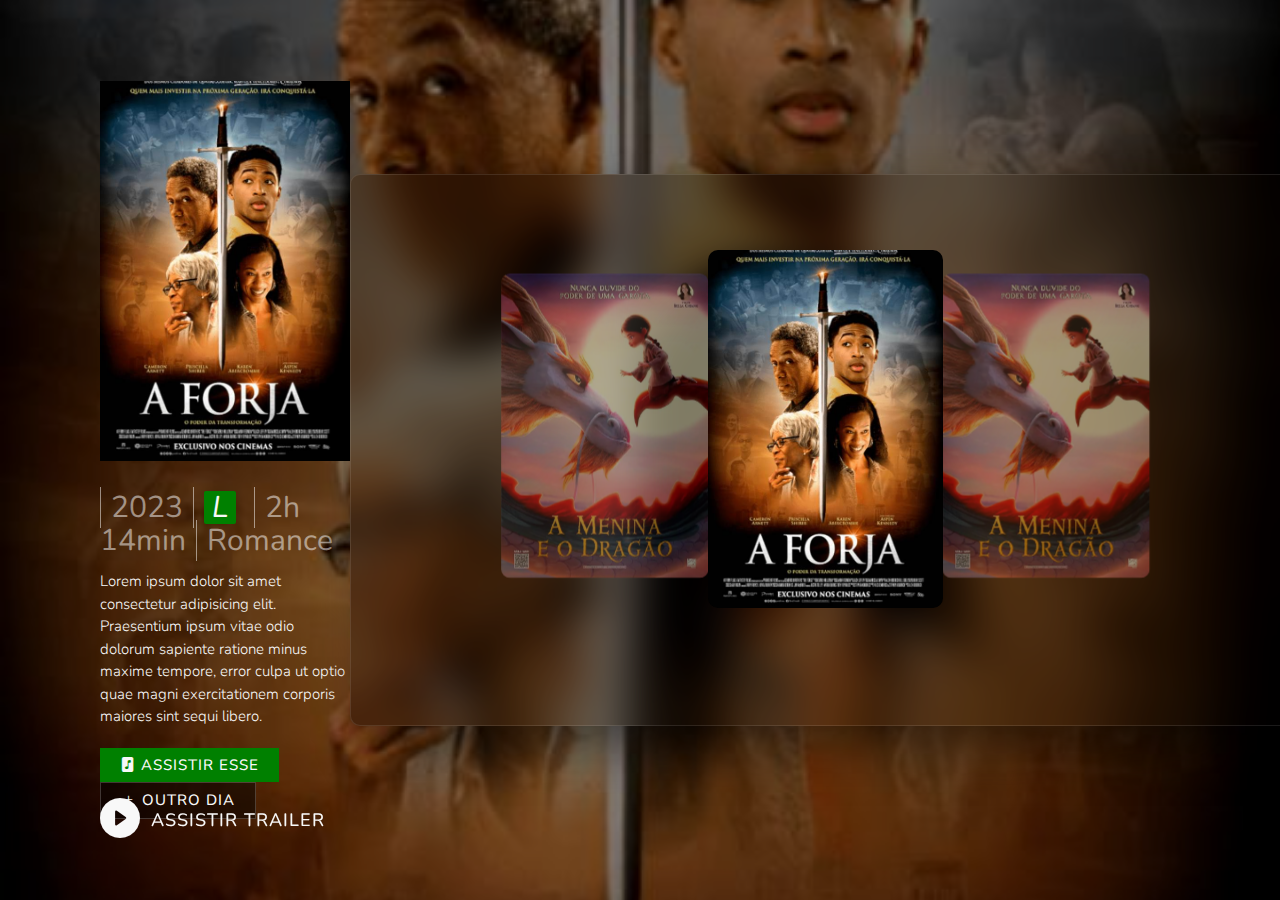
==== final.html @ 667a38e3 "1.0" ====
<!DOCTYPE html>
<html lang="en">
<head>
    <meta charset="UTF-8">
    <meta name="viewport" content="width=device-width, initial-scale=1.0">
    <title>Document</title>
    <!-- Compiled and minified CSS -->
    <link rel="stylesheet" href="https://cdnjs.cloudflare.com/ajax/libs/materialize/1.0.0/css/materialize.min.css">
   <link rel="stylesheet" href="https://cdn.jsdelivr.net/npm/bootstrap-icons@1.11.3/font/bootstrap-icons.min.css">
    <link rel="stylesheet" href="final.css">
</head>
<body>
    <!-- <header id="header" class="">
        <nav class="container-header">
            <a href="#">
                <h4>Imovie</h4>
                </a>
            <div class="links">
                <ul class="menu">
                    <li>
                        <a href="#home" class="nav-link tracking-in-contract-bck active">inicio</a>
                    </li>
                    <li>
                        <a href="#faq" class="nav-link tracking-in-contract-bck">FAQ</a>
                    </li>
                    <li>
                        <a href="#team" class="nav-link tracking-in-contract-bck">Nosso Time</a>
                    </li>
                </ul>
            </div>
            <div class="hamburger">
                <div class="bar"></div>
                <div class="bar"></div>
            </div>
        </nav>
    </header> -->
    <div class="banner">
        <div class="content active">
            <img src="./img/banner/a-forja.jpg" alt="" class="movie-title">
            <h4>
                <span>2023</span><span><i>L</i></span>
                <span>2h 14min</span><span>Romance</span>
            </h4>
        <p>
            Lorem ipsum dolor sit amet consectetur 
            adipisicing elit. Praesentium ipsum vitae 
            odio dolorum sapiente ratione minus maxime tempore,
            error culpa ut optio quae magni
            exercitationem corporis maiores sint sequi libero.
        </p>
            <div class="button">
                <a href=""><i class="bi bi-file-music-fill" aria-hidden="true"></i> assistir esse</a>
                <a href=""><i class="bi bi-plus" aria-hidden="true"></i> outro dia</a>
            </div>
        </div>
        <div class="carousel-box">
            <div class="carousel">
                <div class="carousel-item">
                    <img src="./img/banner/a-forja.jpg" alt="">
                </div>
                <div class="carousel-item">
                    <img src="./img/banner/ameninaeodragao.jpg" alt="">
                </div>
                <div class="carousel-item">
                    <img src="./img/banner/a-forja.jpg" alt="">
                </div>
                <div class="carousel-item">
                    <img src="./img/banner/ameninaeodragao.jpg" alt="">
                </div>
                <!-- <div class="carousel-item">
                    <img src="./img/banner/a-forja.jpg" alt="">
                </div>
                <div class="carousel-item">
                    <img src="./img/banner/a-forja.jpg" alt="">
                </div> -->
            </div>
        </div>
        <a href="" class="play"><i class="bi bi-play-circle-fill" aria-hidden="true"></i> assistir trailer</a>
    </div>
    <div class="trailer active">
        <!-- <img src="./img/banner/a-forja.jpg" alt="" class="close"> -->
        <video 
            muted 
            controls="true" 
            autoplay="true"
        >
        <source src="./video/aforja.mp4" type="video/mp4">
        <source src="./video/aforja.mp4" type="video/ogg">
        Seu navegador não suporta o elemento de vídeo.
    </video>
        <i class="bi bi-x-lg close"></i>
    </div>
    <!-- Compiled and minified JavaScript -->
     <script src="https://cdnjs.cloudflare.com/ajax/libs/jquery/3.7.1/jquery.js"></script>
    <script src="https://cdnjs.cloudflare.com/ajax/libs/materialize/1.0.0/js/materialize.min.js"></script>
    <!-- <script src="script.js"></script> -->
    <script>
        $(document).ready(function(){
            $('.carousel').carousel();
        });
    </script>
</body>
</html>
---- final.css ----
@import url("https://fonts.googleapis.com/css2?family=Nunito:wght@300;400;500;600;700;800&family=Tilt+Neon&display=swap");
:root {
    --main-color-1: #00cac7;
    --main-color-2: rgb(46, 189, 255);
    --colo-primary-card: rgba(46, 189, 255, 0.698);
    --main-color-dark: #242425;
    --main-color-dark-1: #636277;
    --main-color-dark-2: #bebcbc;
    --bg-body: #ececf0;
    --bg-body-2: #e0e7e7;
    --bg-color-2: #e6efef;
    --bg-color-3: #dbd9f7;
    --colo-white-3: #f8f8f8;
    --nav-after-color: rgb(212 233 255);
    --text-color: #aebfd4;
}
* {
    padding: 0;
    margin: 0;
    box-sizing: border-box;
    font-family: "Nunito", sans-serif;
}
::-webkit-scrollbar{
    width: .8rem;
}
::-webkit-scrollbar-track{
    background: var(--bg-color-3);
}
::-webkit-scrollbar-thumb{
  background: var(--main-color-1);
}
html {
    font-size: 15px;
    scroll-behavior: smooth;
}
a {
    text-decoration: none;
}
ul {
    list-style: none;
}
body{
    background-color: #FFFFFF;
    background-image: url("data:image/svg+xml,%3Csvg xmlns='http://www.w3.org/2000/svg' width='100%25' height='100%25' %3E%3Cdefs%3E%3ClinearGradient id='a' x1='0' x2='0' y1='0' y2='1' gradientTransform='rotate(24,0.5,0.5)'%3E%3Cstop offset='0' stop-color='%23A006FF'/%3E%3Cstop offset='1' stop-color='%2300FFE4'/%3E%3C/linearGradient%3E%3C/defs%3E%3Cpattern id='b' width='23' height='23' patternUnits='userSpaceOnUse'%3E%3Ccircle fill='%23FFFFFF' cx='11.5' cy='11.5' r='11.5'/%3E%3C/pattern%3E%3Crect width='100%25' height='100%25' fill='url(%23a)'/%3E%3Crect width='100%25' height='100%25' fill='url(%23b)' fill-opacity='0.08'/%3E%3C/svg%3E");
    background-attachment: fixed;
    font-family: 'Poppins', sans-serif;
}
/* header */
header{
    position: fixed;
    top:0;
    left: 0;
    width: 100%;
    z-index: 999;
    transition: 0.3s;
}
.container-header {
    position: relative;
    width: 100%;
    max-width: 70rem;
    padding: 0 1.5rem;
    margin: 0 auto;
}
header.active{
    background-color: var(--nav-after-color);
    box-shadow: 0 5px 18px 0.1px rgba(0,0,0,0.1);
    backdrop-filter: blur(15px);
}
header.scrolled {
    background-color: var(--nav-after-color);
    box-shadow: 0 5px 18px 0.1px rgba(0, 0, 0, 0.3);
    backdrop-filter: blur(20px);
}
nav.container-header{
    display: flex;
    align-items: center;
    flex-wrap: wrap;
}
  
header .logo{
    height: 120px;
    line-height: 120px;
}
  
header.scrolled .logo{
    height: 80px;
    line-height: 80px;
} 

.links{
    display: flex;
    justify-content: space-between;
    flex:1;
    padding-left: 3rem;
}
  
header nav{
    justify-content: space-between;
}
.links ul{
    display:flex;
    align-items: center;
    width:100%;
}
  
.nav-link{
    position: relative;
    display: inline-block;
    margin: 0 1rem;
    text-transform: uppercase;
    font-size: 0.75rem;
    letter-spacing: 0.5px;
    color: var(--colo-white-3);
    font-weight: 500;
    opacity: 0.9;
    transition: 0.3s;
}
  
.nav-link::after{
    content: "";
    position: absolute;
    width: 0;
    height:10px;
    border-radius: 5px;
    background-color: #9320ff;
    bottom: 0;
    left: 0px;
    z-index: -1;
    opacity: 0;
    transition: 0.3s;
}
  
.nav-link:hover, .nav-link.active{
    color:#dbd9f7;
}
  
.nav-link:hover::after, .nav-link.active::after{
    width:100%;
    opacity: 0.2;
}
  
.toggle-btn{
    color:var(--main-color-1);
    min-width:40px;
    height: 40px;
    background-color: var(--bg-color-2);
    border-radius: 50%;
    display: flex;
    align-items: center;
    justify-content: center;
    font-size: 1.1rem;
    cursor: pointer;
    box-shadow: 0 0 10px rgba(0,0,0,0.05);
    transition: 0.3s;
    margin-right: -6.5rem;
}
  
.toggle-btn:hover {
    filter: brightness(97%);
}
.hamburger{
    display:none;
    padding: 1rem 0;
    height: 12px;
    width: 25px;
    box-sizing: content-box;
    cursor: pointer;
    position: relative;
}
  
.hamburger .bar{
    width: 100%;
    height: 2px;
    background-color: var(--main-color-1);
    border-radius: 3px;
    position: absolute;
}
  
.hamburger .bar:first-child{
    top: 1rem;
    transition:top 0.2s 0.15s, transform 0.3s;
}
  
.hamburger .bar:last-child{
    bottom: 1rem;
    transition: bottom 0.2s 0.15s, transform 0.3s;
}
  
body.open .hamburger .bar:first-child{
    top:50%;
    transform:translateY(-50%) rotate(-45deg);
    transition:top 0.2s, transform 0.3s 0.1s;
}
  
body.open .hamburger .bar:last-child{
    bottom:50%;
    transform:translateY(50%) rotate(45deg);
    transition:bottom 0.2s, transform 0.3s 0.1s;
}

.banner{
    position: relative;
    width: 100%;
    min-height: 100vh;
    padding: 0 100px;
    display: flex;
    justify-content: space-between;
    align-items: center;
    background: url('./img/banner/a-forja.jpg') no-repeat;
    background-size: cover;
    background-position: center;
    overflow: hidden;
    transition: 0.5s;
}
.banner::before{
    position: absolute;
    content: '';
    top: 0;
    left: 0;
    right: 0;
    bottom: 0;
    width: 100%;
    height: 100%;
    background: rgba(0, 0, 0, 0.5);
}
.content{
    position: relative;
    max-width: 550px;
    display: none;
    visibility: hidden;
    transform: scale(0);
    transition: 0.5s;
}
.content.active{
    display: block;
    visibility: visible;
    transform: scale(1);
    transition: 0.5s;
}
.movie-title{
    max-width: 250px;
}
.banner .content h4{
    color: rgba(255, 255, 255, 0.5);
    font-weight: 400;
    font-size: 30px;
}
.banner .content h4 span{
    padding: 0 10px;
    border-left: 1px solid rgba(255, 255, 255, 0.5);
}
.banner .content h4 span:last-child{
    border-right: none;
}
.banner .content h4 span i{
    background: green;
    color: var(--colo-white-3);
    padding: 0 8px;
    display: inline-block;
    border-radius: 2px;
}
.banner .content p{
    font-size: 1em;
    font-weight: 300;
    line-height: 1.5em;
    color: var(--colo-white-3);
    margin: 10px 0 20px;
}
.banner .content .button{
    position: relative;
}
.banner .content .button a{
    position: relative;
    display: inline-block;
    margin-right: 10px;
    background: green;
    color: var(--colo-white-3);
    padding: 6px 20px;
    text-decoration: none;
    font-weight: 500;
    letter-spacing: 1px;
    text-transform: uppercase;
    transition: 0.5s;
    cursor: pointer;
}
.banner .content .button a:nth-child(2){
    background: rgba(0, 0, 0, 0.5);
    border: 1px solid rgba(255, 255, 255, 0.2);
}
.banner .content .button a:hover:nth-child(2){
    background: green;
}
.banner .carousel-box{
    position: relative;
    min-width: 950px;
    display: flex;
    justify-content: center;
    align-items: center;
    background: rgba(0, 0, 0, 0.2);
    box-shadow: 20px 20px 50px rgba(0, 0, 0, 0.5);
    border: 1px solid rgba(255, 255, 255, 0.1);
    backdrop-filter: blur(20px);
    border-radius: 10px;
}
.carousel{
    position: relative;
    height: 550px;
    perspective: 1500px;
}
.carousel .carousel-item{
    width: 250px;
    cursor: pointer;
}
.carousel .carousel-item img{
    max-width: 235px;
    border-radius: 10px;
    transform: translateX(8px) translateY(-100px);
    object-fit: cover;
    object-position: center;
}
.play{
    position: absolute;
    bottom: 50px;
    left: 100px;
    display: inline-flex;
    justify-content: flex-start;
    align-items: center;
    color: var(--colo-white-3);
    text-decoration: none;
    text-transform: uppercase;
    font-weight: 500;
    letter-spacing: 1px;
    font-size: 1.2em;
    cursor: pointer !important;
    transition: 0.3s;
}
.play i{
    margin-right: 10px;
    font-size: 40px;
    cursor: pointer !important;
}
.play:hover{
    color: green;
}
.trailer{
    position: fixed;
    top: 50%;
    left: 50%;
    transform: translate(-50%,50%);
    z-index: 999;
    width: 100%;
    height: 100%;
    display: flex;
    justify-content: center;
    align-items: center;
    backdrop-filter: blur(20px);
    /* visibility: hidden;
    opacity: 0; */
    transition: 0.5s;
}
.trailer.active{
    visibility: visible;
    opacity: 1;
}
.trailer video{
    max-width: 900px;
    outline: none;
}
.close{
    position: absolute;
    top: 30px;
    right: 30px;
    cursor: pointer;
    filter: invert(1);
    max-width: 30px;
}
@media (max-width: 1070px) {
    /* header */
  .logo{
    font-size: 1.45rem;
  }

  header .logo{
    height: 100px;
    line-height: 120px;
  }

  .nav-link{
    font-size: 0.7rem;
  }
}
@media (max-width: 710px){
      /* header */
  .hamburger {
    display: block;
  }
  .links{
    order:3;
    flex-basis:100% ; /*width: 100%*/
    flex-direction:column;
    align-items:center;
    justify-content:center;
    padding:0.5rem 0 2rem;
    opacity:0;
    transition:0.3s;
  }

  .links ul{
      position:relative;
      flex-direction:column;
  }

  .nav-link{
      margin:1.5rem 0;
      color:var(--heading-color);
      font-weight:500;
  }

  .toggle-btn{
      margin:0;
  }

  .links ul::after{
      content: "";
      position:absolute;
      width:0%;
      height: 0.5px;
      background-color:var(--heading-color);
      opacity:0;
      top:-0.5rem;
      left:50%;
      transform:translate(-50%, -50%);
      transition:0.3s;
  }

  .overlay {
      width:100vw;
      height:100vh;
      top:0;
      left:0;
      position:fixed;
      background-color: rgba(0,0,0, 0.7);
      z-index:6;
      opacity:0;
      transition:0.3s;
      pointer-events:none;
  }
  header{
      height:505px;
      max-height:100px;
      overflow:hidden;
  }
  header.scrolled{
      height:485px;
      max-height:80px;
  }
  body.open header{
      max-height:505px;
      background-color:var(--bg-color-2);
  }

  body.open .overlay {
      opacity:1;
      pointer-events:auto;
  }
  body.open .links  ul::after{
      opacity:0.7;
      width:100%;
  }

  body.open header.scrolled{
      max-height:485px;
  }
  body.open .links{
      opacity:1;
  }
}
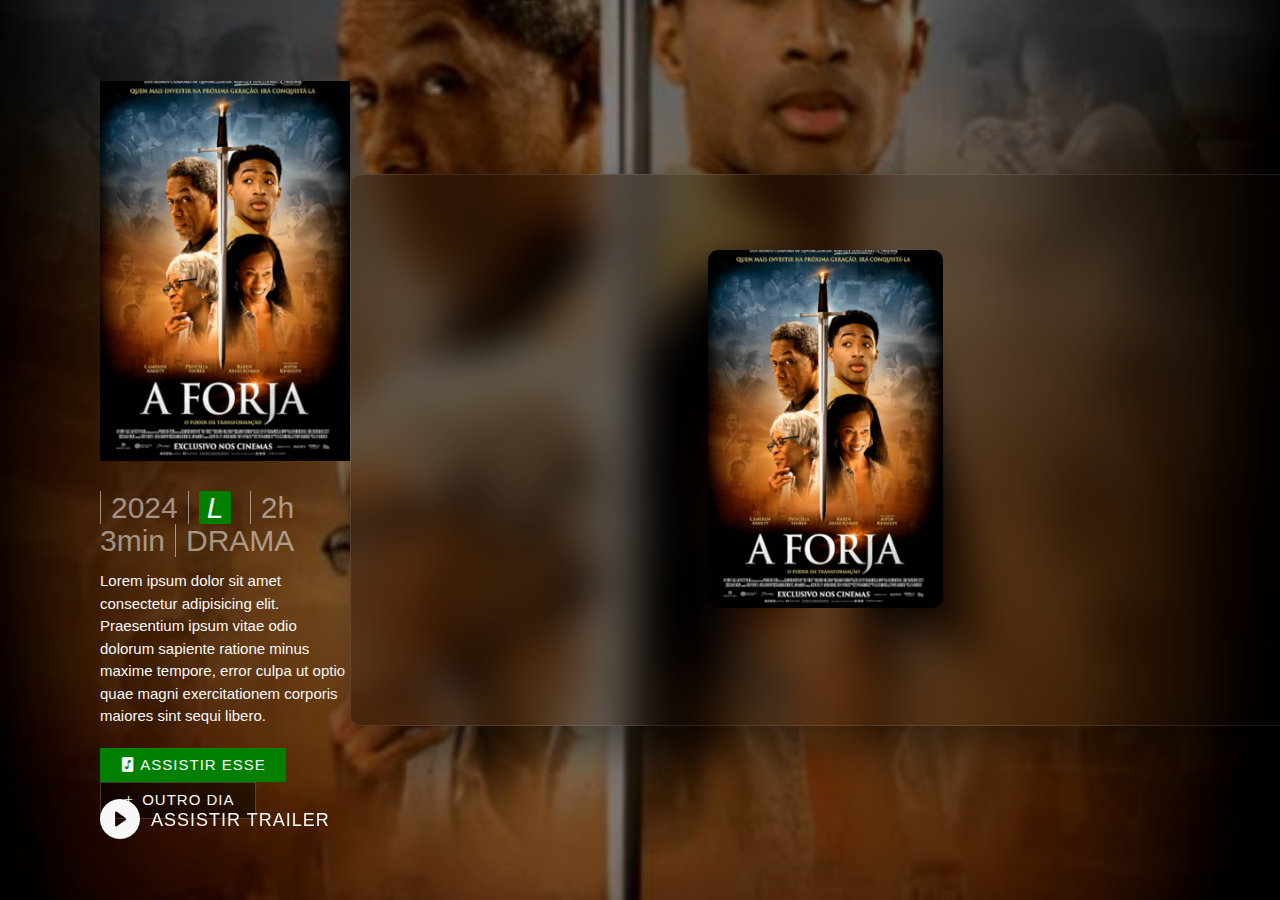
==== commit c89f2aa2: "1.1" ====
--- a/final.html
+++ b/final.html
@@ -35,11 +35,11 @@
         </nav>
     </header> -->
     <div class="banner">
-        <div class="content active">
+        <div class="content a-forja active">
             <img src="./img/banner/a-forja.jpg" alt="" class="movie-title">
             <h4>
-                <span>2023</span><span><i>L</i></span>
-                <span>2h 14min</span><span>Romance</span>
+                <span>2024</span><span><i>L</i></span>
+                <span>2h 3min</span><span>DRAMA</span>
             </h4>
         <p>
             Lorem ipsum dolor sit amet consectetur 
@@ -53,20 +53,42 @@
                 <a href=""><i class="bi bi-plus" aria-hidden="true"></i> outro dia</a>
             </div>
         </div>
+        <div class="content ameninaeodragao">
+            <img src="./img/banner/ameninaeodragao.jpg" alt="" class="movie-title">
+            <h4>
+                <span>2024</span><span><i>L</i></span>
+                <span>1h 59min</span><span>ANIMAÇÃO</span>
+            </h4>
+        <p>
+            No passado, dragões e humanos já foram amigos, mas a ganância dos homens destruiu essa aliança, 
+            fazendo com que as criaturas mágicas fossem caçadas e aprisionadas.
+             Anos depois, a jovem Ping (Bella Chiang) encontra o último dos dragões imperiais e decide ajudá-lo. 
+        </p>
+            <div class="button">
+                <a href=""><i class="bi bi-file-music-fill" aria-hidden="true"></i> assistir esse</a>
+                <a href=""><i class="bi bi-plus" aria-hidden="true"></i> outro dia</a>
+            </div>
+        </div>
         <div class="carousel-box">
             <div class="carousel">
-                <div class="carousel-item">
+                <div 
+                    class="carousel-item"
+                    onclick="changeBg('a-forja.jpg', 'a-forja');"
+                    >
+                    <img src="./img/banner/a-forja.jpg" alt="">
+                </div>
+                <div 
+                    class="carousel-item"
+                    onclick="changeBg('ameninaeodragao.jpg', 'ameninaeodragao');"
+                >
+                    <img src="./img/banner/ameninaeodragao.jpg" alt="">
+                </div>
+                <!-- <div class="carousel-item">
                     <img src="./img/banner/a-forja.jpg" alt="">
                 </div>
                 <div class="carousel-item">
                     <img src="./img/banner/ameninaeodragao.jpg" alt="">
-                </div>
-                <div class="carousel-item">
-                    <img src="./img/banner/a-forja.jpg" alt="">
-                </div>
-                <div class="carousel-item">
-                    <img src="./img/banner/ameninaeodragao.jpg" alt="">
-                </div>
+                </div> -->
                 <!-- <div class="carousel-item">
                     <img src="./img/banner/a-forja.jpg" alt="">
                 </div>
@@ -75,29 +97,43 @@
                 </div> -->
             </div>
         </div>
-        <a href="" class="play"><i class="bi bi-play-circle-fill" aria-hidden="true"></i> assistir trailer</a>
+        <a href="#" class="play" onClick="toggleVideo()">
+            <i class="bi bi-play-circle-fill" aria-hidden="true"></i>
+             assistir trailer
+        </a>
     </div>
-    <div class="trailer active">
-        <!-- <img src="./img/banner/a-forja.jpg" alt="" class="close"> -->
+    <div class="trailer">
         <video 
+            src="./video/ameninaeodragao.mp4"
             muted 
             controls="true" 
             autoplay="true"
         >
-        <source src="./video/aforja.mp4" type="video/mp4">
-        <source src="./video/aforja.mp4" type="video/ogg">
-        Seu navegador não suporta o elemento de vídeo.
-    </video>
-        <i class="bi bi-x-lg close"></i>
+        </video>
+        <i class="bi bi-x-lg close" onclick="toggleVideo()"></i>
     </div>
     <!-- Compiled and minified JavaScript -->
      <script src="https://cdnjs.cloudflare.com/ajax/libs/jquery/3.7.1/jquery.js"></script>
     <script src="https://cdnjs.cloudflare.com/ajax/libs/materialize/1.0.0/js/materialize.min.js"></script>
-    <!-- <script src="script.js"></script> -->
+    <script src="script.js"></script>
     <script>
         $(document).ready(function(){
             $('.carousel').carousel();
         });
+        // function changeBg(bg, title) {
+        //     const banner = document.querySelector('.banner');
+        //     const content = document.querySelectorAll('.content');
+        //     banner.style.background = `url("./img/banner/${bg}")`;
+        //     banner.style.backgroundSize = 'cover';
+        //     banner.style.backgroundPosition = 'center';
+
+        //     contents.forEach(content => {
+        //         content.classList.remove('active');
+        //         if(content.classList.contains(title)){
+        //             contentclassList.add('active');
+        //         }
+        //     });
+        // }
     </script>
 </body>
 </html>--- a/final.css
+++ b/final.css
@@ -18,9 +18,8 @@
     padding: 0;
     margin: 0;
     box-sizing: border-box;
-    font-family: "Nunito", sans-serif;
-}
-::-webkit-scrollbar{
+}
+/* ::-webkit-scrollbar{
     width: .8rem;
 }
 ::-webkit-scrollbar-track{
@@ -28,176 +27,11 @@
 }
 ::-webkit-scrollbar-thumb{
   background: var(--main-color-1);
-}
-html {
-    font-size: 15px;
-    scroll-behavior: smooth;
-}
-a {
-    text-decoration: none;
-}
-ul {
-    list-style: none;
-}
+} */
 body{
-    background-color: #FFFFFF;
-    background-image: url("data:image/svg+xml,%3Csvg xmlns='http://www.w3.org/2000/svg' width='100%25' height='100%25' %3E%3Cdefs%3E%3ClinearGradient id='a' x1='0' x2='0' y1='0' y2='1' gradientTransform='rotate(24,0.5,0.5)'%3E%3Cstop offset='0' stop-color='%23A006FF'/%3E%3Cstop offset='1' stop-color='%2300FFE4'/%3E%3C/linearGradient%3E%3C/defs%3E%3Cpattern id='b' width='23' height='23' patternUnits='userSpaceOnUse'%3E%3Ccircle fill='%23FFFFFF' cx='11.5' cy='11.5' r='11.5'/%3E%3C/pattern%3E%3Crect width='100%25' height='100%25' fill='url(%23a)'/%3E%3Crect width='100%25' height='100%25' fill='url(%23b)' fill-opacity='0.08'/%3E%3C/svg%3E");
-    background-attachment: fixed;
+    background: #000000;
     font-family: 'Poppins', sans-serif;
 }
-/* header */
-header{
-    position: fixed;
-    top:0;
-    left: 0;
-    width: 100%;
-    z-index: 999;
-    transition: 0.3s;
-}
-.container-header {
-    position: relative;
-    width: 100%;
-    max-width: 70rem;
-    padding: 0 1.5rem;
-    margin: 0 auto;
-}
-header.active{
-    background-color: var(--nav-after-color);
-    box-shadow: 0 5px 18px 0.1px rgba(0,0,0,0.1);
-    backdrop-filter: blur(15px);
-}
-header.scrolled {
-    background-color: var(--nav-after-color);
-    box-shadow: 0 5px 18px 0.1px rgba(0, 0, 0, 0.3);
-    backdrop-filter: blur(20px);
-}
-nav.container-header{
-    display: flex;
-    align-items: center;
-    flex-wrap: wrap;
-}
-  
-header .logo{
-    height: 120px;
-    line-height: 120px;
-}
-  
-header.scrolled .logo{
-    height: 80px;
-    line-height: 80px;
-} 
-
-.links{
-    display: flex;
-    justify-content: space-between;
-    flex:1;
-    padding-left: 3rem;
-}
-  
-header nav{
-    justify-content: space-between;
-}
-.links ul{
-    display:flex;
-    align-items: center;
-    width:100%;
-}
-  
-.nav-link{
-    position: relative;
-    display: inline-block;
-    margin: 0 1rem;
-    text-transform: uppercase;
-    font-size: 0.75rem;
-    letter-spacing: 0.5px;
-    color: var(--colo-white-3);
-    font-weight: 500;
-    opacity: 0.9;
-    transition: 0.3s;
-}
-  
-.nav-link::after{
-    content: "";
-    position: absolute;
-    width: 0;
-    height:10px;
-    border-radius: 5px;
-    background-color: #9320ff;
-    bottom: 0;
-    left: 0px;
-    z-index: -1;
-    opacity: 0;
-    transition: 0.3s;
-}
-  
-.nav-link:hover, .nav-link.active{
-    color:#dbd9f7;
-}
-  
-.nav-link:hover::after, .nav-link.active::after{
-    width:100%;
-    opacity: 0.2;
-}
-  
-.toggle-btn{
-    color:var(--main-color-1);
-    min-width:40px;
-    height: 40px;
-    background-color: var(--bg-color-2);
-    border-radius: 50%;
-    display: flex;
-    align-items: center;
-    justify-content: center;
-    font-size: 1.1rem;
-    cursor: pointer;
-    box-shadow: 0 0 10px rgba(0,0,0,0.05);
-    transition: 0.3s;
-    margin-right: -6.5rem;
-}
-  
-.toggle-btn:hover {
-    filter: brightness(97%);
-}
-.hamburger{
-    display:none;
-    padding: 1rem 0;
-    height: 12px;
-    width: 25px;
-    box-sizing: content-box;
-    cursor: pointer;
-    position: relative;
-}
-  
-.hamburger .bar{
-    width: 100%;
-    height: 2px;
-    background-color: var(--main-color-1);
-    border-radius: 3px;
-    position: absolute;
-}
-  
-.hamburger .bar:first-child{
-    top: 1rem;
-    transition:top 0.2s 0.15s, transform 0.3s;
-}
-  
-.hamburger .bar:last-child{
-    bottom: 1rem;
-    transition: bottom 0.2s 0.15s, transform 0.3s;
-}
-  
-body.open .hamburger .bar:first-child{
-    top:50%;
-    transform:translateY(-50%) rotate(-45deg);
-    transition:top 0.2s, transform 0.3s 0.1s;
-}
-  
-body.open .hamburger .bar:last-child{
-    bottom:50%;
-    transform:translateY(50%) rotate(45deg);
-    transition:bottom 0.2s, transform 0.3s 0.1s;
-}
-
 .banner{
     position: relative;
     width: 100%;
@@ -342,20 +176,20 @@
 .play:hover{
     color: green;
 }
-.trailer{
+ .trailer{
     position: fixed;
     top: 50%;
     left: 50%;
-    transform: translate(-50%,50%);
-    z-index: 999;
+    transform: translate(-50%,-50%);
+    z-index: 100;
     width: 100%;
     height: 100%;
     display: flex;
     justify-content: center;
     align-items: center;
     backdrop-filter: blur(20px);
-    /* visibility: hidden;
-    opacity: 0; */
+    visibility: hidden;
+    opacity: 0;
     transition: 0.5s;
 }
 .trailer.active{
@@ -372,106 +206,5 @@
     right: 30px;
     cursor: pointer;
     filter: invert(1);
-    max-width: 30px;
-}
-@media (max-width: 1070px) {
-    /* header */
-  .logo{
-    font-size: 1.45rem;
-  }
-
-  header .logo{
-    height: 100px;
-    line-height: 120px;
-  }
-
-  .nav-link{
-    font-size: 0.7rem;
-  }
-}
-@media (max-width: 710px){
-      /* header */
-  .hamburger {
-    display: block;
-  }
-  .links{
-    order:3;
-    flex-basis:100% ; /*width: 100%*/
-    flex-direction:column;
-    align-items:center;
-    justify-content:center;
-    padding:0.5rem 0 2rem;
-    opacity:0;
-    transition:0.3s;
-  }
-
-  .links ul{
-      position:relative;
-      flex-direction:column;
-  }
-
-  .nav-link{
-      margin:1.5rem 0;
-      color:var(--heading-color);
-      font-weight:500;
-  }
-
-  .toggle-btn{
-      margin:0;
-  }
-
-  .links ul::after{
-      content: "";
-      position:absolute;
-      width:0%;
-      height: 0.5px;
-      background-color:var(--heading-color);
-      opacity:0;
-      top:-0.5rem;
-      left:50%;
-      transform:translate(-50%, -50%);
-      transition:0.3s;
-  }
-
-  .overlay {
-      width:100vw;
-      height:100vh;
-      top:0;
-      left:0;
-      position:fixed;
-      background-color: rgba(0,0,0, 0.7);
-      z-index:6;
-      opacity:0;
-      transition:0.3s;
-      pointer-events:none;
-  }
-  header{
-      height:505px;
-      max-height:100px;
-      overflow:hidden;
-  }
-  header.scrolled{
-      height:485px;
-      max-height:80px;
-  }
-  body.open header{
-      max-height:505px;
-      background-color:var(--bg-color-2);
-  }
-
-  body.open .overlay {
-      opacity:1;
-      pointer-events:auto;
-  }
-  body.open .links  ul::after{
-      opacity:0.7;
-      width:100%;
-  }
-
-  body.open header.scrolled{
-      max-height:485px;
-  }
-  body.open .links{
-      opacity:1;
-  }
-}+    font-size: 30px;
+}
